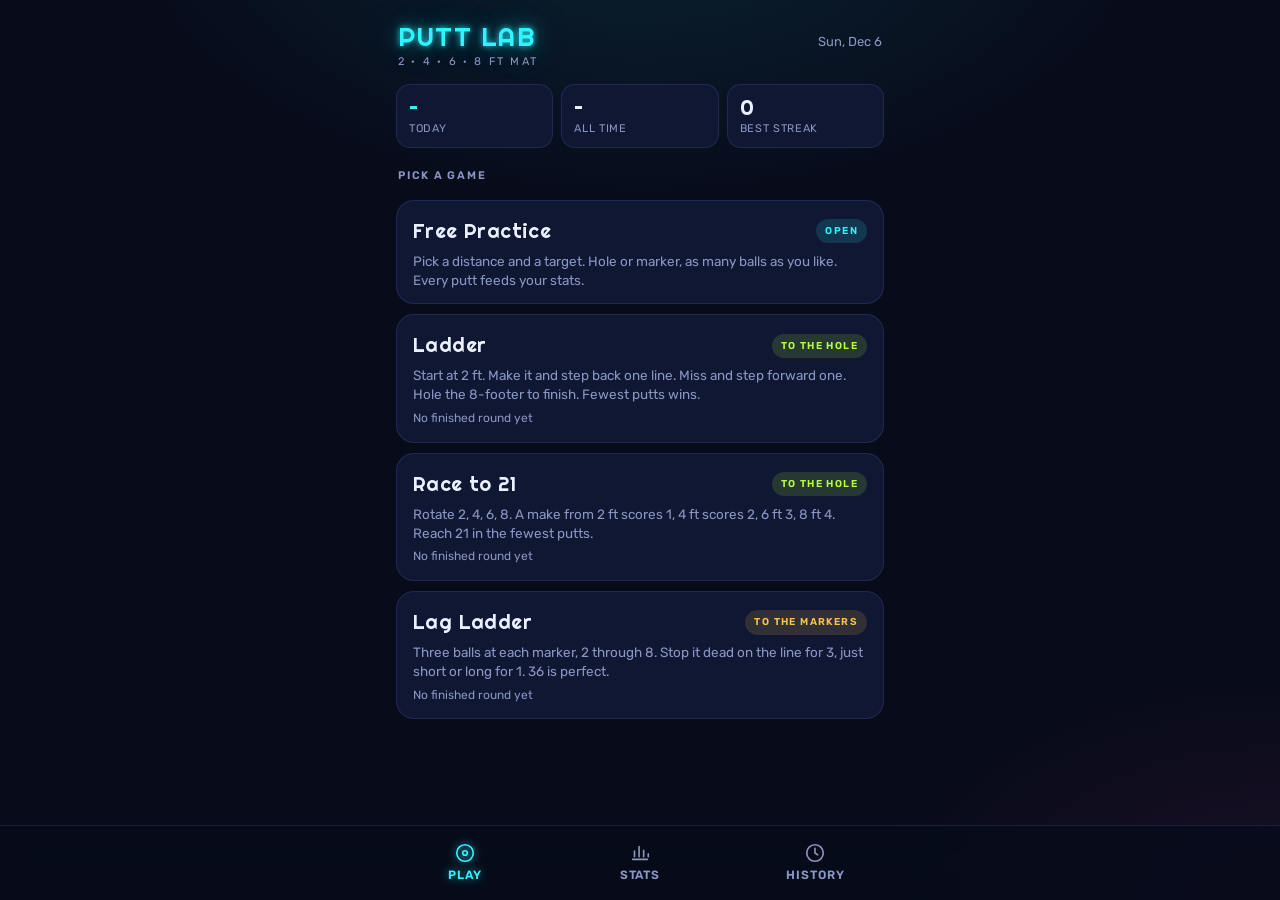
==== putting-mat/index.html @ cd85641d "Add Putt Lab putting mat game tracker PWA Standalone installable web app in putting-mat/ for a 2/4/6" ====
<!doctype html>
<html lang="en">
<head>
<meta charset="utf-8">
<meta name="viewport" content="width=device-width, initial-scale=1, viewport-fit=cover, user-scalable=no">
<title>Putt Lab</title>
<meta name="description" content="Score keeper for 2 to 8 foot putting mat games: Ladder, Race to 21, Lag Ladder and free practice.">
<meta name="theme-color" content="#070B1A">
<meta name="apple-mobile-web-app-capable" content="yes">
<meta name="mobile-web-app-capable" content="yes">
<meta name="apple-mobile-web-app-status-bar-style" content="black-translucent">
<meta name="apple-mobile-web-app-title" content="Putt Lab">
<link rel="manifest" href="./manifest.webmanifest">
<link rel="icon" href="./icons/icon-192.png">
<link rel="apple-touch-icon" href="./icons/apple-touch-icon.png">
<link rel="preconnect" href="https://fonts.googleapis.com">
<link rel="preconnect" href="https://fonts.gstatic.com" crossorigin>
<link rel="stylesheet" href="https://fonts.googleapis.com/css2?family=Righteous&family=Rubik:wght@400;500;600&display=swap">
<style>
/* ===== Putt Lab · neon midnight ===== */
:root{
  --ground:#070B1A;
  --surface:#0F1733;
  --surface-2:#161F45;
  --line:rgba(118,140,255,.16);
  --text:#EAF0FF;
  --muted:#8A96C4;
  --cyan:#2DF4FF;
  --cyan-dim:rgba(45,244,255,.14);
  --lime:#B8FF3C;
  --lime-dim:rgba(184,255,60,.14);
  --magenta:#FF3D9A;
  --magenta-dim:rgba(255,61,154,.14);
  --amber:#FFC247;
  --amber-dim:rgba(255,194,71,.14);
  --felt:#0E3B2C;
  --display:'Righteous', 'Arial Rounded MT Bold', 'Trebuchet MS', sans-serif;
  --body:'Rubik', 'Helvetica Neue', Arial, sans-serif;
  --radius:18px;
  --safe-b:env(safe-area-inset-bottom, 0px);
  --safe-t:env(safe-area-inset-top, 0px);
  color-scheme:dark;
}
*{box-sizing:border-box;-webkit-tap-highlight-color:transparent}
html,body{margin:0;background:var(--ground);color:var(--text)}
body{
  font-family:var(--body);font-size:16px;line-height:1.45;
  min-height:100vh;min-height:100dvh;
  background:
    radial-gradient(900px 500px at 50% -10%, rgba(45,244,255,.10), transparent 60%),
    radial-gradient(700px 400px at 100% 100%, rgba(255,61,154,.08), transparent 60%),
    var(--ground);
  overscroll-behavior-y:none;
  -webkit-user-select:none;user-select:none;
}
button{font:inherit;color:inherit;background:none;border:0;padding:0;cursor:pointer}
button:focus-visible,[tabindex]:focus-visible{outline:2px solid var(--cyan);outline-offset:3px}
h1,h2,h3{font-family:var(--display);font-weight:400;letter-spacing:.02em;margin:0;text-wrap:balance}
.num{font-family:var(--display);font-variant-numeric:tabular-nums}
.eyebrow{font-size:11px;font-weight:600;letter-spacing:.16em;text-transform:uppercase;color:var(--muted)}

#app{max-width:520px;margin:0 auto;padding:calc(12px + var(--safe-t)) 16px calc(88px + var(--safe-b))}

/* ---- header ---- */
.top{display:flex;align-items:baseline;justify-content:space-between;gap:12px;padding:6px 2px 14px}
.brand{font-family:var(--display);font-size:26px;letter-spacing:.06em;color:var(--cyan);
  text-shadow:0 0 6px rgba(45,244,255,.9),0 0 22px rgba(45,244,255,.45),0 0 48px rgba(45,244,255,.25)}
.brand small{display:block;font-family:var(--body);font-size:11px;letter-spacing:.2em;color:var(--muted);text-shadow:none;margin-top:-2px}
.top .date{font-size:13px;color:var(--muted)}

/* ---- screens ---- */
.screen{display:none;flex-direction:column;gap:16px}
.screen.on{display:flex}

/* ---- the mat ---- */
.mat-wrap{position:relative;padding:14px 6px 8px}
.mat{
  position:relative;height:78px;border-radius:8px;
  background:
    repeating-linear-gradient(90deg, rgba(255,255,255,.025) 0 2px, transparent 2px 7px),
    linear-gradient(180deg,#12503A,#0B3427);
  box-shadow:inset 0 0 0 1px rgba(184,255,60,.18), 0 12px 30px -18px rgba(0,0,0,.9);
}
.mat .cup{position:absolute;left:5%;top:50%;width:22px;height:22px;border-radius:50%;transform:translate(-50%,-50%);
  background:#03070F;box-shadow:inset 0 0 0 2px rgba(255,255,255,.55),0 0 0 3px rgba(0,0,0,.35)}
.mat .cup::after{content:"";position:absolute;inset:-7px;border-radius:50%;border:1.5px dashed rgba(255,255,255,.28)}
.mat .mark{position:absolute;top:0;bottom:0;width:0}
.mat .mark i{position:absolute;left:0;width:2px;height:16px;background:rgba(240,245,240,.7);border-radius:1px;transform:translateX(-50%)}
.mat .mark i.a{top:9px}.mat .mark i.b{bottom:9px}
.mat .mark b{position:absolute;left:0;top:50%;width:6px;height:6px;border-radius:50%;background:rgba(240,245,240,.85);transform:translate(-50%,-50%)}
.mat .mark span{position:absolute;left:0;top:100%;transform:translateX(-50%);margin-top:6px;font-family:var(--display);font-size:13px;color:var(--muted);transition:color .2s,text-shadow .2s}
.mat .mark.hot span{color:var(--cyan);text-shadow:0 0 10px rgba(45,244,255,.8)}
.mat .mark.hot i,.mat .mark.hot b{background:var(--cyan);box-shadow:0 0 10px var(--cyan)}
.mat .tee{position:absolute;right:6px;top:50%;transform:translateY(-50%);font-family:var(--display);font-size:9px;letter-spacing:.2em;color:rgba(184,255,60,.5)}
.mat .ball{position:absolute;top:50%;width:16px;height:16px;border-radius:50%;transform:translate(-50%,-50%);
  background:radial-gradient(circle at 35% 35%,#fff,#d9e2ff 60%,#9fb0e0);
  box-shadow:0 0 0 2px rgba(255,255,255,.25),0 0 14px 4px rgba(255,255,255,.55),0 6px 10px -4px rgba(0,0,0,.8);
  transition:left .35s cubic-bezier(.2,.9,.3,1.2)}
.mat .ball.lag{box-shadow:0 0 0 2px rgba(255,255,255,.25),0 0 14px 4px rgba(255,194,71,.6)}
.mat .arrow{position:absolute;top:50%;height:2px;transform:translateY(-50%);
  background:repeating-linear-gradient(90deg,var(--amber) 0 6px,transparent 6px 12px);opacity:.75;pointer-events:none}
.mat .arrow::before{content:"";position:absolute;left:-1px;top:50%;width:0;height:0;transform:translateY(-50%);
  border-top:5px solid transparent;border-bottom:5px solid transparent;border-right:8px solid var(--amber)}
.mat-legend{display:flex;justify-content:space-between;padding:26px 6px 0;font-size:11px;color:var(--muted);letter-spacing:.08em;text-transform:uppercase}
@media (prefers-reduced-motion:reduce){.mat .ball{transition:none}}

/* ---- cards ---- */
.card{background:var(--surface);border:1px solid var(--line);border-radius:var(--radius);padding:16px}
.game-list{display:flex;flex-direction:column;gap:10px}
.game{display:grid;grid-template-columns:1fr auto;gap:6px 12px;align-items:center;text-align:left;
  background:var(--surface);border:1px solid var(--line);border-radius:var(--radius);padding:16px 16px 14px;
  transition:transform .08s,border-color .15s}
.game:active{transform:scale(.985)}
.game h3{font-size:20px;color:var(--text)}
.game .tag{grid-column:2;grid-row:1;font-size:10px;letter-spacing:.14em;text-transform:uppercase;font-weight:600;padding:5px 9px;border-radius:999px}
.game .tag.hole{color:var(--lime);background:var(--lime-dim)}
.game .tag.lag{color:var(--amber);background:var(--amber-dim)}
.game .tag.open{color:var(--cyan);background:var(--cyan-dim)}
.game p{grid-column:1 / -1;margin:0;font-size:13.5px;color:var(--muted);line-height:1.4}
.game .best{grid-column:1 / -1;font-size:12px;color:var(--muted)}
.game .best em{font-style:normal;color:var(--text);font-family:var(--display)}

/* summary strip */
.strip{display:grid;grid-template-columns:repeat(3,1fr);gap:8px}
.strip .tile{background:var(--surface);border:1px solid var(--line);border-radius:14px;padding:10px 12px}
.strip .tile .v{font-family:var(--display);font-size:22px;line-height:1.1;color:var(--text)}
.strip .tile .v.cyan{color:var(--cyan)}
.strip .tile .l{font-size:11px;color:var(--muted);letter-spacing:.06em;text-transform:uppercase;margin-top:2px}

/* ---- live game ---- */
.live-head{display:flex;align-items:center;justify-content:space-between;gap:10px}
.live-head h2{font-size:22px}
.live-head .quit{font-size:13px;color:var(--muted);padding:8px 10px;border-radius:10px;border:1px solid var(--line)}
.prompt{text-align:center;padding:4px 0 0}
.prompt .big{font-family:var(--display);font-size:44px;line-height:1;color:var(--cyan);
  text-shadow:0 0 8px rgba(45,244,255,.8),0 0 30px rgba(45,244,255,.35)}
.prompt .big.lagc{color:var(--amber);text-shadow:0 0 8px rgba(255,194,71,.8),0 0 30px rgba(255,194,71,.35)}
.prompt .sub{color:var(--muted);font-size:14px;margin-top:4px}
.chips{display:flex;gap:8px;justify-content:center;flex-wrap:wrap}
.chip{padding:9px 14px;border-radius:999px;border:1px solid var(--line);background:var(--surface);font-weight:500;font-size:14px;color:var(--muted)}
.chip.on{color:var(--text);border-color:var(--cyan);box-shadow:0 0 0 1px var(--cyan) inset,0 0 14px rgba(45,244,255,.35)}
.chip.on.amber{border-color:var(--amber);box-shadow:0 0 0 1px var(--amber) inset,0 0 14px rgba(255,194,71,.3)}
.pad{display:grid;grid-template-columns:1fr 1fr;gap:10px}
.pad.four .k:nth-child(1){grid-column:1 / -1}
.k{min-height:84px;border-radius:20px;font-family:var(--display);font-size:22px;letter-spacing:.06em;
  display:flex;flex-direction:column;align-items:center;justify-content:center;gap:2px;
  border:1.5px solid;transition:transform .06s,filter .1s}
.k small{font-family:var(--body);font-size:12px;letter-spacing:.04em;opacity:.8;font-weight:500}
.k:active{transform:scale(.97);filter:brightness(1.25)}
.k.made{color:var(--lime);border-color:var(--lime);background:var(--lime-dim);box-shadow:0 0 22px -4px rgba(184,255,60,.5),inset 0 0 22px -10px rgba(184,255,60,.6)}
.k.miss{color:var(--magenta);border-color:var(--magenta);background:var(--magenta-dim);box-shadow:0 0 22px -4px rgba(255,61,154,.5),inset 0 0 22px -10px rgba(255,61,154,.6)}
.k.dead{color:var(--cyan);border-color:var(--cyan);background:var(--cyan-dim);box-shadow:0 0 22px -4px rgba(45,244,255,.5),inset 0 0 22px -10px rgba(45,244,255,.6)}
.k.near{color:var(--amber);border-color:var(--amber);background:var(--amber-dim);box-shadow:0 0 22px -4px rgba(255,194,71,.4)}
.score-row{display:flex;align-items:center;justify-content:space-between;gap:10px;padding:4px 2px 0}
.score-row .s{font-size:14px;color:var(--muted)}
.score-row .s b{font-family:var(--display);font-weight:400;font-size:18px;color:var(--text);margin-right:2px}
.score-row .undo{font-size:13px;color:var(--muted);padding:8px 12px;border-radius:10px;border:1px solid var(--line)}
.score-row .undo:disabled{opacity:.35}
.log{display:flex;gap:5px;flex-wrap:wrap;padding:2px 2px 0}
.log i{width:12px;height:12px;border-radius:3px;display:block}
.log i.made{background:var(--lime);box-shadow:0 0 6px rgba(184,255,60,.6)}
.log i.missed{background:var(--magenta);opacity:.85}
.log i.dead{background:var(--cyan);box-shadow:0 0 6px rgba(45,244,255,.6)}
.log i.short,.log i.long{background:var(--amber);opacity:.85}
.log i.off{background:rgba(255,255,255,.18)}
.rounds{display:grid;grid-template-columns:repeat(4,1fr);gap:6px}
.rounds .r{background:var(--surface-2);border-radius:12px;padding:8px 6px;text-align:center;border:1px solid transparent}
.rounds .r.now{border-color:var(--amber)}
.rounds .r.done{opacity:.85}
.rounds .r .d{font-size:11px;color:var(--muted);letter-spacing:.08em}
.rounds .r .p{font-family:var(--display);font-size:20px;line-height:1.1}

/* finish */
.finish{text-align:center;display:flex;flex-direction:column;gap:14px;align-items:center;padding:24px 16px}
.finish .hero{font-family:var(--display);font-size:64px;line-height:1;color:var(--lime);text-shadow:0 0 10px rgba(184,255,60,.8),0 0 40px rgba(184,255,60,.35)}
.finish .hero.pb{color:var(--cyan);text-shadow:0 0 10px rgba(45,244,255,.8),0 0 40px rgba(45,244,255,.35)}
.finish .pbtag{font-size:11px;letter-spacing:.2em;text-transform:uppercase;color:var(--cyan);font-weight:600}
.finish p{margin:0;color:var(--muted)}
.btn{padding:14px 22px;border-radius:14px;font-weight:600;font-size:15px;border:1px solid var(--line);background:var(--surface-2);color:var(--text)}
.btn.primary{background:var(--cyan);color:#04121a;border-color:var(--cyan);box-shadow:0 0 22px -4px rgba(45,244,255,.7)}
.btn-row{display:flex;gap:10px;justify-content:center;flex-wrap:wrap}

/* ---- stats ---- */
.bars{display:flex;flex-direction:column;gap:10px}
.bar{display:grid;grid-template-columns:44px 1fr 74px;gap:10px;align-items:center}
.bar .d{font-family:var(--display);font-size:18px}
.bar .track{height:12px;border-radius:999px;background:var(--surface-2);overflow:hidden;position:relative}
.bar .fill{position:absolute;inset:0 auto 0 0;border-radius:999px;background:linear-gradient(90deg,rgba(184,255,60,.5),var(--lime));box-shadow:0 0 12px rgba(184,255,60,.5);transition:width .5s}
.bar .fill.lagf{background:linear-gradient(90deg,rgba(255,194,71,.5),var(--amber));box-shadow:0 0 12px rgba(255,194,71,.5)}
.bar .v{text-align:right;font-size:13px;color:var(--muted);font-variant-numeric:tabular-nums}
.bar .v b{font-family:var(--display);font-weight:400;font-size:16px;color:var(--text)}
.kv{display:grid;grid-template-columns:1fr 1fr;gap:10px}
.kv .item{background:var(--surface-2);border-radius:14px;padding:10px 12px}
.kv .item .v{font-family:var(--display);font-size:24px;line-height:1.1}
.kv .item .l{font-size:11px;color:var(--muted);letter-spacing:.06em;text-transform:uppercase;margin-top:2px}
.card h2{font-size:18px;margin-bottom:12px}
.card h2 span{font-family:var(--body);font-size:12px;color:var(--muted);letter-spacing:.08em;text-transform:uppercase;margin-left:8px}
.tend{display:flex;height:14px;border-radius:999px;overflow:hidden;background:var(--surface-2);margin-top:8px}
.tend i{display:block;height:100%}
.tend .sh{background:var(--amber)}.tend .dd{background:var(--cyan)}.tend .lg{background:#ff8a47}
.tend-l{display:flex;justify-content:space-between;font-size:12px;color:var(--muted);margin-top:6px}
.empty{color:var(--muted);text-align:center;padding:26px 10px;font-size:14px;line-height:1.5}

/* ---- history ---- */
.hist{display:flex;flex-direction:column;gap:8px}
.h{display:grid;grid-template-columns:1fr auto;gap:2px 12px;align-items:center;background:var(--surface);border:1px solid var(--line);border-radius:14px;padding:12px 14px}
.h .n{font-weight:600}
.h .m{font-size:12.5px;color:var(--muted);grid-column:1}
.h .sc{grid-row:1 / span 2;font-family:var(--display);font-size:22px;text-align:right}
.h .sc.lime{color:var(--lime)}.h .sc.cyan{color:var(--cyan)}.h .sc.amber{color:var(--amber)}
.h .del{grid-column:1 / -1;justify-self:end;font-size:12px;color:var(--muted);padding:4px 0 0}
.h .del.arm{color:var(--magenta)}
.danger{color:var(--magenta);font-size:13px;text-align:center;padding:10px}

/* ---- nav ---- */
nav{position:fixed;left:0;right:0;bottom:0;z-index:5;
  background:rgba(7,11,26,.82);backdrop-filter:blur(14px);-webkit-backdrop-filter:blur(14px);
  border-top:1px solid var(--line);padding:8px 10px calc(8px + var(--safe-b))}
nav .inner{max-width:520px;margin:0 auto;display:grid;grid-template-columns:repeat(3,1fr);gap:6px}
nav button{padding:8px 4px;border-radius:12px;font-size:12px;font-weight:600;letter-spacing:.08em;text-transform:uppercase;color:var(--muted);display:flex;flex-direction:column;align-items:center;gap:3px}
nav button svg{width:22px;height:22px;stroke:currentColor;fill:none;stroke-width:1.8;stroke-linecap:round;stroke-linejoin:round}
nav button.on{color:var(--cyan);text-shadow:0 0 10px rgba(45,244,255,.7)}
nav button.on svg{filter:drop-shadow(0 0 5px rgba(45,244,255,.8))}

/* install tip */
.tip{display:none;background:var(--surface-2);border:1px solid var(--line);border-radius:14px;padding:12px 14px;font-size:13.5px;color:var(--muted);line-height:1.45}
.tip.on{display:flex;gap:12px;align-items:flex-start}
.tip b{color:var(--text)}
.tip button{color:var(--cyan);font-weight:600;font-size:13px;flex:none;padding:2px 4px}
.toast{position:fixed;left:50%;bottom:calc(96px + var(--safe-b));transform:translate(-50%,10px);background:var(--surface-2);border:1px solid var(--line);color:var(--text);padding:10px 16px;border-radius:999px;font-size:14px;opacity:0;pointer-events:none;transition:opacity .2s,transform .2s;z-index:9}
.toast.on{opacity:1;transform:translate(-50%,0)}
</style>
</head>
<body>
<div id="app">
  <header class="top">
    <div class="brand">PUTT LAB<small>2 · 4 · 6 · 8 FT MAT</small></div>
    <div class="date" id="today"></div>
  </header>

  <!-- PLAY -->
  <section class="screen on" id="s-play"></section>
  <!-- STATS -->
  <section class="screen" id="s-stats"></section>
  <!-- HISTORY -->
  <section class="screen" id="s-hist"></section>
</div>

<nav>
  <div class="inner">
    <button data-nav="play" class="on"><svg viewBox="0 0 24 24"><circle cx="12" cy="12" r="9"/><circle cx="12" cy="12" r="2.5"/></svg>Play</button>
    <button data-nav="stats"><svg viewBox="0 0 24 24"><path d="M4 19h16M6 16V10M11 16V5M16 16v-7M21 16v-3"/></svg>Stats</button>
    <button data-nav="hist"><svg viewBox="0 0 24 24"><circle cx="12" cy="12" r="9"/><path d="M12 7v5l3 2"/></svg>History</button>
  </div>
</nav>
<div class="toast" id="toast"></div>

<script>
(() => {
'use strict';
const DIST = [2,4,6,8];
const KEY = 'puttlab.v1';
const $ = (s, el=document) => el.querySelector(s);

const GAMES = {
  practice:{ name:'Free Practice', tag:'open', tagLabel:'Open',
    blurb:'Pick a distance and a target. Hole or marker, as many balls as you like. Every putt feeds your stats.' },
  ladder:{ name:'Ladder', tag:'hole', tagLabel:'To the hole',
    blurb:'Start at 2 ft. Make it and step back one line. Miss and step forward one. Hole the 8-footer to finish. Fewest putts wins.' },
  race21:{ name:'Race to 21', tag:'hole', tagLabel:'To the hole',
    blurb:'Rotate 2, 4, 6, 8. A make from 2 ft scores 1, 4 ft scores 2, 6 ft 3, 8 ft 4. Reach 21 in the fewest putts.' },
  lag:{ name:'Lag Ladder', tag:'lag', tagLabel:'To the markers',
    blurb:'Three balls at each marker, 2 through 8. Stop it dead on the line for 3, just short or long for 1. 36 is perfect.' },
};

/* ---------- storage ---------- */
let db = load();
function load(){
  try{ const d = JSON.parse(localStorage.getItem(KEY)); if(d && Array.isArray(d.sessions)) return d; }catch(e){}
  return { sessions:[], active:null, tipDismissed:false };
}
function save(){ try{ localStorage.setItem(KEY, JSON.stringify(db)); }catch(e){} }

/* ---------- game engine: state is always derived from the putt list ---------- */
function compute(s){
  const p = s.putts;
  const st = { type:s.type, n:p.length, done:false, dist:2, target:'hole', points:0, makes:0, score:null };
  if(s.type==='practice'){
    st.dist = s.sel.dist; st.target = s.sel.target;
    const hole = p.filter(x=>x.target==='hole');
    st.makes = hole.filter(x=>x.r==='made').length;
    st.holeN = hole.length;
    st.lagN = p.length - hole.length;
    st.dead = p.filter(x=>x.r==='dead').length;
    st.score = st.holeN ? Math.round(100*st.makes/st.holeN) : (st.lagN ? Math.round(100*st.dead/st.lagN) : 0);
  } else if(s.type==='ladder'){
    let d = 2, done=false;
    for(const x of p){
      if(done) break;
      if(x.r==='made'){ if(d===8){done=true;} else d+=2; }
      else d = Math.max(2, d-2);
    }
    st.dist = d; st.done = done; st.makes = p.filter(x=>x.r==='made').length; st.score = p.length;
  } else if(s.type==='race21'){
    let pts=0, i=0;
    for(const x of p){ if(x.r==='made') pts += DIST[i%4]/2; i++; if(pts>=21) break; }
    st.points = pts; st.done = pts>=21; st.dist = DIST[p.length%4];
    st.makes = p.filter(x=>x.r==='made').length; st.score = p.length;
  } else if(s.type==='lag'){
    st.target='marker';
    const PTS = {dead:3, short:1, long:1, off:0};
    st.points = p.reduce((a,x)=>a+(PTS[x.r]||0),0);
    st.rounds = DIST.map((d,i)=>({d, pts:p.slice(i*3,i*3+3).reduce((a,x)=>a+(PTS[x.r]||0),0), n:Math.min(3,Math.max(0,p.length-i*3))}));
    st.done = p.length>=12; st.dist = DIST[Math.min(3, Math.floor(p.length/3))];
    st.dead = p.filter(x=>x.r==='dead').length; st.score = st.points;
  }
  return st;
}
function scoreLabel(s){
  const st = compute(s);
  if(s.type==='practice'){
    if(st.holeN && st.lagN) return `${st.score}% · ${st.holeN+st.lagN} putts`;
    if(st.holeN) return `${st.makes}/${st.holeN} holed`;
    if(st.lagN) return `${st.dead}/${st.lagN} dead on`;
    return '0 putts';
  }
  if(s.type==='ladder') return `${st.score} putts${st.done?'':' · unfinished'}`;
  if(s.type==='race21') return `${st.score} putts · ${st.points} pts${st.done?'':' · unfinished'}`;
  if(s.type==='lag') return `${st.points} / 36${st.done?'':' · unfinished'}`;
  return '';
}
function scoreBig(s){ const st=compute(s); return s.type==='practice' ? st.score+'%' : (s.type==='lag' ? st.points : st.score); }
function scoreColor(t){ return t==='lag'?'amber':(t==='practice'?'cyan':'lime'); }
/* lower is better for ladder/race21, higher for lag */
function best(type){
  const done = db.sessions.filter(s=>s.type===type && compute(s).done);
  if(!done.length) return null;
  const v = done.map(s=>compute(s).score);
  return type==='lag' ? Math.max(...v) : Math.min(...v);
}

/* ---------- stats across everything ---------- */
function allPutts(){
  const out=[];
  for(const s of db.sessions) for(const x of s.putts) out.push(x);
  if(db.active) for(const x of db.active.putts) out.push(x);
  return out;
}
function stats(){
  const P = allPutts();
  const hole = P.filter(x=>x.target==='hole');
  const lag = P.filter(x=>x.target==='marker');
  const byD = DIST.map(d=>{ const h=hole.filter(x=>x.d===d); const m=h.filter(x=>x.r==='made').length; return {d, n:h.length, m, pct:h.length?Math.round(100*m/h.length):0}; });
  const lagD = DIST.map(d=>{ const h=lag.filter(x=>x.d===d); const m=h.filter(x=>x.r==='dead').length; return {d, n:h.length, m, pct:h.length?Math.round(100*m/h.length):0}; });
  let cur=0, bestStreak=0;
  for(const x of hole){ if(x.r==='made'){cur++; bestStreak=Math.max(bestStreak,cur);} else cur=0; }
  const makes = hole.filter(x=>x.r==='made').length;
  const today = new Date().toDateString();
  const todayHole = hole.filter(x=>new Date(x.t).toDateString()===today);
  const todayMakes = todayHole.filter(x=>x.r==='made').length;
  return { total:P.length, holeN:hole.length, makes, pct:hole.length?Math.round(100*makes/hole.length):0, byD, lagD,
    lagN:lag.length, dead:lag.filter(x=>x.r==='dead').length, short:lag.filter(x=>x.r==='short').length, long:lag.filter(x=>x.r==='long').length, off:lag.filter(x=>x.r==='off').length,
    streak:cur, bestStreak, todayN:todayHole.length, todayPct:todayHole.length?Math.round(100*todayMakes/todayHole.length):null,
    sessions:db.sessions.length };
}

/* ---------- rendering ---------- */
const view = { screen:'play', finished:null, armDel:null };
const fmtDate = t => new Date(t).toLocaleDateString(undefined,{weekday:'short', month:'short', day:'numeric'});
const fmtTime = t => new Date(t).toLocaleTimeString(undefined,{hour:'numeric', minute:'2-digit'});
const esc = s => String(s).replace(/[&<>"]/g, c=>({'&':'&amp;','<':'&lt;','>':'&gt;','"':'&quot;'}[c]));

/* ball position along the mat, as a % from the left (cup at 5%, 8 ft mark at 80%) */
const POS = {0:5, 2:23.75, 4:42.5, 6:61.25, 8:80};
function matHTML(dist, target){
  const marks = DIST.map(d=>`<div class="mark ${d===dist?'hot':''}" style="left:${POS[d]}%"><i class="a"></i><b></b><i class="b"></i><span>${d}</span></div>`).join('');
  const ballLeft = target==='marker' ? 92 : POS[dist];
  const arrow = target==='marker' ? `<div class="arrow" style="left:${POS[dist]+1.5}%;width:${92-POS[dist]-3}%"></div>` : '';
  return `<div class="mat-wrap"><div class="mat">
    <div class="cup"></div>${marks}${arrow}<span class="tee">VERVE</span>
    <div class="ball ${target==='marker'?'lag':''}" style="left:${ballLeft}%"></div>
  </div><div class="mat-legend"><span>Cup</span><span>${target==='marker' ? 'Lag to the '+dist+' ft line' : dist+' ft to the cup'}</span><span>Tee</span></div></div>`;
}

function render(){
  document.querySelectorAll('.screen').forEach(el=>el.classList.toggle('on', el.id==='s-'+view.screen));
  document.querySelectorAll('nav button').forEach(b=>b.classList.toggle('on', b.dataset.nav===view.screen));
  if(view.screen==='play') renderPlay();
  if(view.screen==='stats') renderStats();
  if(view.screen==='hist') renderHist();
}

function renderPlay(){
  const el = $('#s-play');
  if(view.finished){ el.innerHTML = finishHTML(view.finished); bind(el); return; }
  if(db.active){ el.innerHTML = liveHTML(db.active); bind(el); return; }
  const S = stats();
  const showTip = isIOS() && !isStandalone() && !db.tipDismissed;
  el.innerHTML = `
    <div class="strip">
      <div class="tile"><div class="v cyan">${S.todayPct===null?'–':S.todayPct+'%'}</div><div class="l">Today</div></div>
      <div class="tile"><div class="v">${S.holeN?S.pct+'%':'–'}</div><div class="l">All time</div></div>
      <div class="tile"><div class="v">${S.bestStreak}</div><div class="l">Best streak</div></div>
    </div>
    <div class="tip ${showTip?'on':''}"><div><b>Save it to your Home Screen.</b> Tap Share, then “Add to Home Screen”. It opens full-screen like an app and works offline.</div><button data-act="tip">Got it</button></div>
    <div class="eyebrow" style="padding:4px 2px 0">Pick a game</div>
    <div class="game-list">
      ${Object.entries(GAMES).map(([k,g])=>{
        const b = best(k);
        const bestLine = b===null ? (k==='practice'?'':'No finished round yet') :
          (k==='lag' ? `Best <em>${b}</em> / 36` : `Best <em>${b}</em> putts`);
        return `<button class="game" data-act="start" data-type="${k}">
          <h3>${g.name}</h3><span class="tag ${g.tag}">${g.tagLabel}</span>
          <p>${g.blurb}</p>${bestLine?`<div class="best">${bestLine}</div>`:''}
        </button>`; }).join('')}
    </div>`;
  bind(el);
}

function liveHTML(s){
  const g = GAMES[s.type], st = compute(s);
  const target = st.target;
  let prompt, chips='', extra='';
  if(s.type==='practice'){
    chips = `<div class="chips">${DIST.map(d=>`<button class="chip ${d===st.dist?'on':''} ${target==='marker'?'amber':''}" data-act="dist" data-d="${d}">${d} ft</button>`).join('')}</div>
      <div class="chips"><button class="chip ${target==='hole'?'on':''}" data-act="target" data-t="hole">To the cup</button><button class="chip amber ${target==='marker'?'on':''}" data-act="target" data-t="marker">Lag to the line</button></div>`;
  }
  if(target==='marker'){
    prompt = `<div class="big lagc">${st.dist} FT LINE</div><div class="sub">${s.type==='lag'?`Ball ${(st.n%3)+1} of 3 at this marker`:'Stop it dead on the line'}</div>`;
  } else {
    prompt = `<div class="big">${st.dist} FT</div><div class="sub">${s.type==='ladder' ? (st.dist===8?'Hole this one to finish':'Make it to step back') : s.type==='race21' ? `Worth ${st.dist/2} point${st.dist>2?'s':''} · ${st.points} of 21` : 'To the cup'}</div>`;
  }
  if(s.type==='lag'){
    extra = `<div class="rounds">${st.rounds.map((r,i)=>`<div class="r ${i===Math.min(3,Math.floor(st.n/3))?'now':''} ${r.n===3?'done':''}"><div class="d">${r.d} FT</div><div class="p">${r.n?r.pts:'–'}</div></div>`).join('')}</div>`;
  }
  const pad = target==='marker'
    ? `<div class="pad four"><button class="k dead" data-act="putt" data-r="dead">DEAD ON<small>stopped on the line</small></button>
        <button class="k near" data-act="putt" data-r="short">SHORT<small>just shy</small></button>
        <button class="k near" data-act="putt" data-r="long">LONG<small>just past</small></button>
        <button class="k miss" data-act="putt" data-r="off" style="grid-column:1 / -1;min-height:56px;font-size:16px">WAY OFF</button></div>`
    : `<div class="pad"><button class="k made" data-act="putt" data-r="made">MADE</button><button class="k miss" data-act="putt" data-r="missed">MISSED</button></div>`;
  const scoreLine = s.type==='practice' ? (st.holeN||st.lagN ? scoreLabel(s) : 'No putts yet')
    : s.type==='ladder' ? `<b>${st.n}</b> putts · <b>${st.makes}</b> made`
    : s.type==='race21' ? `<b>${st.points}</b> pts · <b>${st.n}</b> putts`
    : `<b>${st.points}</b> pts · ${st.n} of 12`;
  return `
    <div class="live-head"><h2>${g.name}</h2><button class="quit" data-act="end">${s.type==='practice'?'Finish':'Quit'}</button></div>
    ${matHTML(st.dist, target)}
    <div class="prompt">${prompt}</div>
    ${chips}
    ${pad}
    <div class="score-row"><div class="s">${scoreLine}</div><button class="undo" data-act="undo" ${st.n?'':'disabled'}>Undo</button></div>
    ${extra}
    <div class="log">${s.putts.map(x=>`<i class="${x.r}" title="${x.d} ft ${x.r}"></i>`).join('')}</div>`;
}

function finishHTML(f){
  const g = GAMES[f.type], st = compute(f);
  const big = f.type==='lag' ? st.points : st.score;
  const unit = f.type==='lag' ? '/ 36' : 'putts';
  const b = best(f.type);
  const isPB = f.pb;
  const line = f.type==='ladder' ? `You climbed the ladder in ${st.n} putts, ${st.makes} of them made.`
    : f.type==='race21' ? `${st.points} points in ${st.n} putts. ${st.makes} holed.`
    : `${st.dead} dead-on lags out of 12.`;
  return `<div class="card finish">
      <div class="eyebrow">${g.name} · finished</div>
      <div class="hero ${isPB?'pb':''}">${big}<span style="font-size:22px;opacity:.7"> ${unit}</span></div>
      ${isPB ? '<div class="pbtag">New personal best</div>' : `<div class="pbtag" style="color:var(--muted)">Best ${b}${f.type==='lag'?' / 36':' putts'}</div>`}
      <p>${line}</p>
      <div class="btn-row"><button class="btn primary" data-act="again" data-type="${f.type}">Play again</button><button class="btn" data-act="home">Done</button></div>
    </div>`;
}

function renderStats(){
  const S = stats(), el = $('#s-stats');
  if(!S.total){ el.innerHTML = `<div class="card"><div class="empty">Nothing logged yet. Play a game and this fills in with make rates by distance, lag tendency and your best rounds.</div></div>`; return; }
  const bl = best('ladder'), br = best('race21'), bg = best('lag');
  const tendN = S.short+S.dead+S.long;
  el.innerHTML = `
    <div class="card"><h2>Holed by distance <span>${S.holeN} putts</span></h2>
      <div class="bars">${S.byD.map(r=>`<div class="bar"><div class="d">${r.d} ft</div><div class="track"><div class="fill" style="width:${r.pct}%"></div></div><div class="v"><b>${r.n?r.pct+'%':'–'}</b> ${r.n?`${r.m}/${r.n}`:''}</div></div>`).join('')}</div>
    </div>
    <div class="card"><h2>Streaks</h2>
      <div class="kv"><div class="item"><div class="v" style="color:var(--lime)">${S.streak}</div><div class="l">Current streak</div></div>
      <div class="item"><div class="v">${S.bestStreak}</div><div class="l">Best streak</div></div></div>
    </div>
    <div class="card"><h2>Lag control <span>${S.lagN} lags</span></h2>
      ${S.lagN ? `<div class="bars">${S.lagD.map(r=>`<div class="bar"><div class="d">${r.d} ft</div><div class="track"><div class="fill lagf" style="width:${r.pct}%"></div></div><div class="v"><b>${r.n?r.pct+'%':'–'}</b> ${r.n?'dead':''}</div></div>`).join('')}</div>
      <div class="tend"><i class="sh" style="width:${tendN?100*S.short/tendN:0}%"></i><i class="dd" style="width:${tendN?100*S.dead/tendN:0}%"></i><i class="lg" style="width:${tendN?100*S.long/tendN:0}%"></i></div>
      <div class="tend-l"><span>Short ${S.short}</span><span>Dead ${S.dead}</span><span>Long ${S.long}</span></div>
      ${S.short+S.long ? `<p style="margin:10px 0 0;font-size:13.5px;color:var(--muted)">${S.short>S.long?`You leave it short more often than long (${Math.round(100*S.short/(S.short+S.long))}% of misses). Trust the line, add a touch of pace.`:S.long>S.short?`You run it past more often than short (${Math.round(100*S.long/(S.short+S.long))}% of misses). Take a little off.`:'Misses are split evenly between short and long.'}</p>`:''}`
      : `<div class="empty" style="padding:8px">No lag putts yet. Try Lag Ladder or set a marker target in Free Practice.</div>`}
    </div>
    <div class="card"><h2>Best rounds</h2>
      <div class="kv">
        <div class="item"><div class="v" style="color:var(--lime)">${bl??'–'}</div><div class="l">Ladder · putts</div></div>
        <div class="item"><div class="v" style="color:var(--lime)">${br??'–'}</div><div class="l">Race to 21 · putts</div></div>
        <div class="item"><div class="v" style="color:var(--amber)">${bg??'–'}</div><div class="l">Lag Ladder · / 36</div></div>
        <div class="item"><div class="v">${S.sessions}</div><div class="l">Sessions</div></div>
      </div>
    </div>`;
}

function renderHist(){
  const el = $('#s-hist');
  const list = db.sessions.slice().sort((a,b)=>b.startedAt-a.startedAt);
  if(!list.length){ el.innerHTML = `<div class="card"><div class="empty">No sessions yet. Finished games and practice sessions land here.</div></div>`; return; }
  let last='';
  el.innerHTML = `<div class="hist">${list.map(s=>{
    const day = fmtDate(s.startedAt); const head = day!==last ? `<div class="eyebrow" style="padding:8px 2px 2px">${day}</div>` : ''; last=day;
    const arm = view.armDel===s.id;
    return head+`<div class="h"><div class="n">${GAMES[s.type].name}</div><div class="sc ${scoreColor(s.type)}">${scoreBig(s)}</div>
      <div class="m">${fmtTime(s.startedAt)} · ${scoreLabel(s)}</div>
      <button class="del ${arm?'arm':''}" data-act="del" data-id="${s.id}">${arm?'Tap again to delete':'Delete'}</button></div>`;
  }).join('')}</div>
  <button class="danger" data-act="wipe">${view.armDel==='ALL'?'Tap again to erase everything':'Erase all data'}</button>`;
  bind(el);
}

/* ---------- actions ---------- */
function bind(el){
  el.querySelectorAll('[data-act]').forEach(b=>b.addEventListener('click', onAct));
}
function onAct(e){
  const b = e.currentTarget, a = b.dataset.act;
  if(a==='start' || a==='again'){
    view.finished=null;
    db.active = { id:uid(), type:b.dataset.type, startedAt:Date.now(), putts:[], sel:{dist:4, target:'hole'} };
    save(); render(); return;
  }
  if(a==='putt'){
    const s = db.active, st = compute(s);
    s.putts.push({ d:st.dist, target:st.target, r:b.dataset.r, t:Date.now() });
    buzz(b.dataset.r==='made'||b.dataset.r==='dead' ? [18,40,18] : 12);
    const after = compute(s);
    if(after.done){ finish(s); return; }
    save(); render(); return;
  }
  if(a==='undo'){ db.active.putts.pop(); save(); render(); return; }
  if(a==='dist'){ db.active.sel.dist = +b.dataset.d; save(); render(); return; }
  if(a==='target'){ db.active.sel.target = b.dataset.t; save(); render(); return; }
  if(a==='end'){
    const s = db.active;
    if(s.putts.length){ db.sessions.push(endSession(s)); toast(s.type==='practice'?'Session saved':'Round saved as unfinished'); }
    db.active=null; save(); render(); return;
  }
  if(a==='home'){ view.finished=null; render(); return; }
  if(a==='tip'){ db.tipDismissed=true; save(); render(); return; }
  if(a==='del'){
    const id=b.dataset.id;
    if(view.armDel===id){ db.sessions = db.sessions.filter(s=>s.id!==id); view.armDel=null; save(); toast('Deleted'); }
    else view.armDel=id;
    render(); return;
  }
  if(a==='wipe'){
    if(view.armDel==='ALL'){ db = { sessions:[], active:null, tipDismissed:db.tipDismissed }; view.armDel=null; save(); toast('All data erased'); }
    else view.armDel='ALL';
    render(); return;
  }
}
function endSession(s){ return { id:s.id, type:s.type, startedAt:s.startedAt, endedAt:Date.now(), putts:s.putts }; }
function finish(s){
  const prev = best(s.type);
  const st = compute(s);
  const pb = prev===null || (s.type==='lag' ? st.score>prev : st.score<prev);
  db.sessions.push(endSession(s));
  db.active=null; save();
  view.finished = Object.assign({pb}, db.sessions[db.sessions.length-1]);
  buzz([30,60,30,60,60]);
  render();
}
function uid(){ return Date.now().toString(36)+Math.random().toString(36).slice(2,7); }
function buzz(p){ try{ navigator.vibrate && navigator.vibrate(p); }catch(e){} }
let toastT; function toast(m){ const t=$('#toast'); t.textContent=m; t.classList.add('on'); clearTimeout(toastT); toastT=setTimeout(()=>t.classList.remove('on'),1800); }
function isIOS(){ return /iPhone|iPad|iPod/.test(navigator.userAgent) || (navigator.platform==='MacIntel' && navigator.maxTouchPoints>1); }
function isStandalone(){ return window.matchMedia('(display-mode: standalone)').matches || navigator.standalone===true; }

document.querySelectorAll('nav button').forEach(b=>b.addEventListener('click',()=>{ view.screen=b.dataset.nav; view.armDel=null; render(); }));
$('#today').textContent = new Date().toLocaleDateString(undefined,{weekday:'short', month:'short', day:'numeric'});
render();

if('serviceWorker' in navigator && /^https?:$/.test(location.protocol)){
  window.addEventListener('load', ()=>navigator.serviceWorker.register('./sw.js').catch(()=>{}));
}
})();
</script>
</body>
</html>
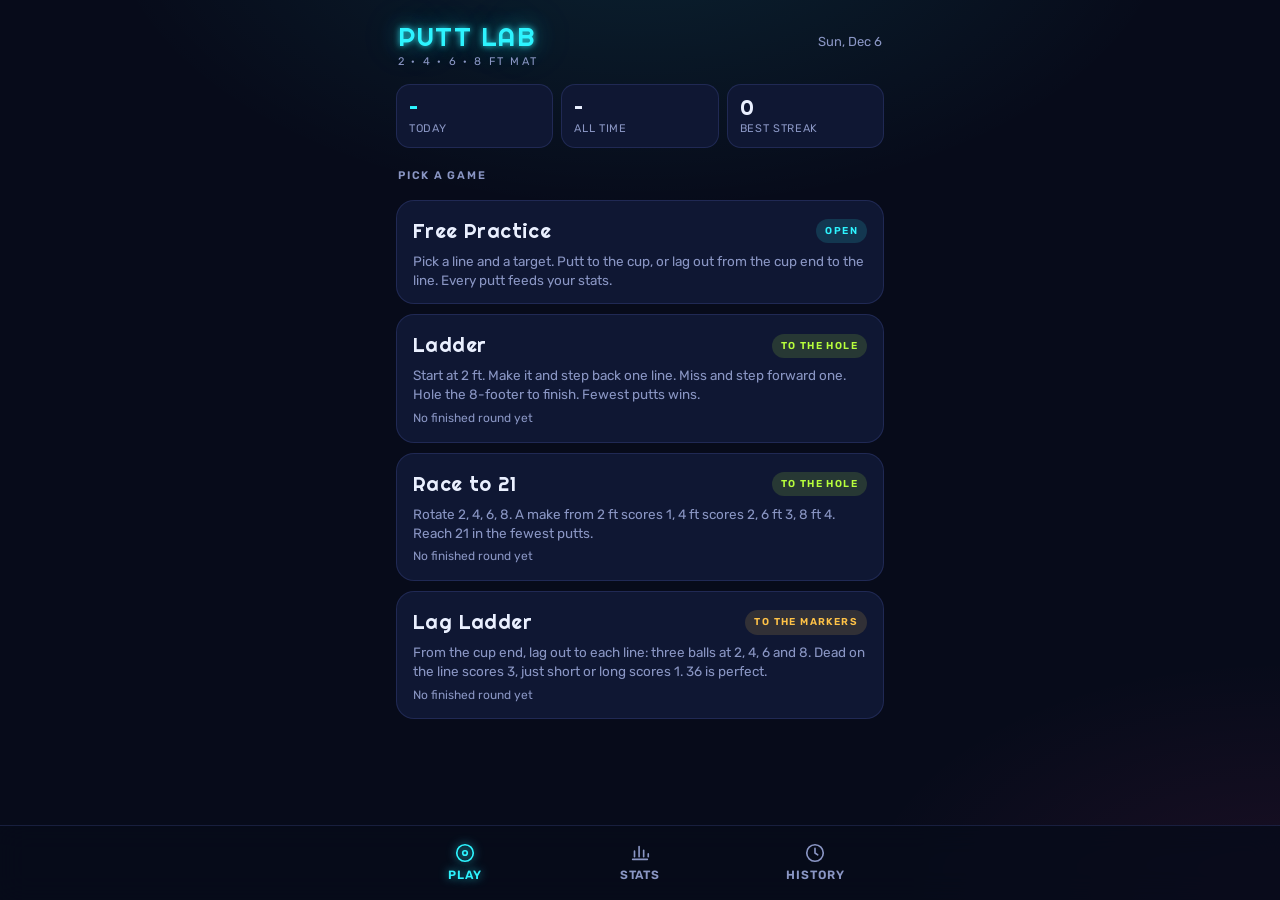
==== commit 8a233980: "Make the 8 ft line the tee box and add a GitHub Pages deploy workflow The mat now ends at the 8 ft l" ====
--- a/putting-mat/index.html
+++ b/putting-mat/index.html
@@ -91,7 +91,8 @@
 .mat .mark span{position:absolute;left:0;top:100%;transform:translateX(-50%);margin-top:6px;font-family:var(--display);font-size:13px;color:var(--muted);transition:color .2s,text-shadow .2s}
 .mat .mark.hot span{color:var(--cyan);text-shadow:0 0 10px rgba(45,244,255,.8)}
 .mat .mark.hot i,.mat .mark.hot b{background:var(--cyan);box-shadow:0 0 10px var(--cyan)}
-.mat .tee{position:absolute;right:6px;top:50%;transform:translateY(-50%);font-family:var(--display);font-size:9px;letter-spacing:.2em;color:rgba(184,255,60,.5)}
+.mat .mark.tee::before{content:"";position:absolute;top:8px;bottom:8px;left:-9px;width:22px;border:1.5px solid rgba(240,245,240,.35);border-left:0;border-radius:0 6px 6px 0}
+.mat .mark.tee.hot::before{border-color:rgba(45,244,255,.6)}
 .mat .ball{position:absolute;top:50%;width:16px;height:16px;border-radius:50%;transform:translate(-50%,-50%);
   background:radial-gradient(circle at 35% 35%,#fff,#d9e2ff 60%,#9fb0e0);
   box-shadow:0 0 0 2px rgba(255,255,255,.25),0 0 14px 4px rgba(255,255,255,.55),0 6px 10px -4px rgba(0,0,0,.8);
@@ -99,8 +100,8 @@
 .mat .ball.lag{box-shadow:0 0 0 2px rgba(255,255,255,.25),0 0 14px 4px rgba(255,194,71,.6)}
 .mat .arrow{position:absolute;top:50%;height:2px;transform:translateY(-50%);
   background:repeating-linear-gradient(90deg,var(--amber) 0 6px,transparent 6px 12px);opacity:.75;pointer-events:none}
-.mat .arrow::before{content:"";position:absolute;left:-1px;top:50%;width:0;height:0;transform:translateY(-50%);
-  border-top:5px solid transparent;border-bottom:5px solid transparent;border-right:8px solid var(--amber)}
+.mat .arrow::before{content:"";position:absolute;right:-1px;top:50%;width:0;height:0;transform:translateY(-50%);
+  border-top:5px solid transparent;border-bottom:5px solid transparent;border-left:8px solid var(--amber)}
 .mat-legend{display:flex;justify-content:space-between;padding:26px 6px 0;font-size:11px;color:var(--muted);letter-spacing:.08em;text-transform:uppercase}
 @media (prefers-reduced-motion:reduce){.mat .ball{transition:none}}
 
@@ -264,13 +265,13 @@
 
 const GAMES = {
   practice:{ name:'Free Practice', tag:'open', tagLabel:'Open',
-    blurb:'Pick a distance and a target. Hole or marker, as many balls as you like. Every putt feeds your stats.' },
+    blurb:'Pick a line and a target. Putt to the cup, or lag out from the cup end to the line. Every putt feeds your stats.' },
   ladder:{ name:'Ladder', tag:'hole', tagLabel:'To the hole',
     blurb:'Start at 2 ft. Make it and step back one line. Miss and step forward one. Hole the 8-footer to finish. Fewest putts wins.' },
   race21:{ name:'Race to 21', tag:'hole', tagLabel:'To the hole',
     blurb:'Rotate 2, 4, 6, 8. A make from 2 ft scores 1, 4 ft scores 2, 6 ft 3, 8 ft 4. Reach 21 in the fewest putts.' },
   lag:{ name:'Lag Ladder', tag:'lag', tagLabel:'To the markers',
-    blurb:'Three balls at each marker, 2 through 8. Stop it dead on the line for 3, just short or long for 1. 36 is perfect.' },
+    blurb:'From the cup end, lag out to each line: three balls at 2, 4, 6 and 8. Dead on the line scores 3, just short or long scores 1. 36 is perfect.' },
 };
 
 /* ---------- storage ---------- */
@@ -371,15 +372,16 @@
 const esc = s => String(s).replace(/[&<>"]/g, c=>({'&':'&amp;','<':'&lt;','>':'&gt;','"':'&quot;'}[c]));
 
 /* ball position along the mat, as a % from the left (cup at 5%, 8 ft mark at 80%) */
-const POS = {0:5, 2:23.75, 4:42.5, 6:61.25, 8:80};
+const POS = {0:6, 2:30, 4:53, 6:76, 8:93};
+const CUP_SIDE = 15; /* where the ball sits when lagging out from the cup end */
 function matHTML(dist, target){
-  const marks = DIST.map(d=>`<div class="mark ${d===dist?'hot':''}" style="left:${POS[d]}%"><i class="a"></i><b></b><i class="b"></i><span>${d}</span></div>`).join('');
-  const ballLeft = target==='marker' ? 92 : POS[dist];
-  const arrow = target==='marker' ? `<div class="arrow" style="left:${POS[dist]+1.5}%;width:${92-POS[dist]-3}%"></div>` : '';
+  const marks = DIST.map(d=>`<div class="mark ${d===dist?'hot':''} ${d===8?'tee':''}" style="left:${POS[d]}%"><i class="a"></i><b></b><i class="b"></i><span>${d}</span></div>`).join('');
+  const ballLeft = target==='marker' ? CUP_SIDE : POS[dist];
+  const arrow = target==='marker' ? `<div class="arrow" style="left:${CUP_SIDE+2.5}%;width:${POS[dist]-CUP_SIDE-4.5}%"></div>` : '';
   return `<div class="mat-wrap"><div class="mat">
-    <div class="cup"></div>${marks}${arrow}<span class="tee">VERVE</span>
+    <div class="cup"></div>${marks}${arrow}
     <div class="ball ${target==='marker'?'lag':''}" style="left:${ballLeft}%"></div>
-  </div><div class="mat-legend"><span>Cup</span><span>${target==='marker' ? 'Lag to the '+dist+' ft line' : dist+' ft to the cup'}</span><span>Tee</span></div></div>`;
+  </div><div class="mat-legend"><span>Cup</span><span>${target==='marker' ? 'Lag out to the '+dist+' ft line' : dist+' ft to the cup'}</span><span>Tee box</span></div></div>`;
 }
 
 function render(){
@@ -426,7 +428,7 @@
       <div class="chips"><button class="chip ${target==='hole'?'on':''}" data-act="target" data-t="hole">To the cup</button><button class="chip amber ${target==='marker'?'on':''}" data-act="target" data-t="marker">Lag to the line</button></div>`;
   }
   if(target==='marker'){
-    prompt = `<div class="big lagc">${st.dist} FT LINE</div><div class="sub">${s.type==='lag'?`Ball ${(st.n%3)+1} of 3 at this marker`:'Stop it dead on the line'}</div>`;
+    prompt = `<div class="big lagc">${st.dist} FT LINE</div><div class="sub">${s.type==='lag'?`Ball ${(st.n%3)+1} of 3 at this marker`:'From the cup end, stop it dead on the line'}</div>`;
   } else {
     prompt = `<div class="big">${st.dist} FT</div><div class="sub">${s.type==='ladder' ? (st.dist===8?'Hole this one to finish':'Make it to step back') : s.type==='race21' ? `Worth ${st.dist/2} point${st.dist>2?'s':''} · ${st.points} of 21` : 'To the cup'}</div>`;
   }
